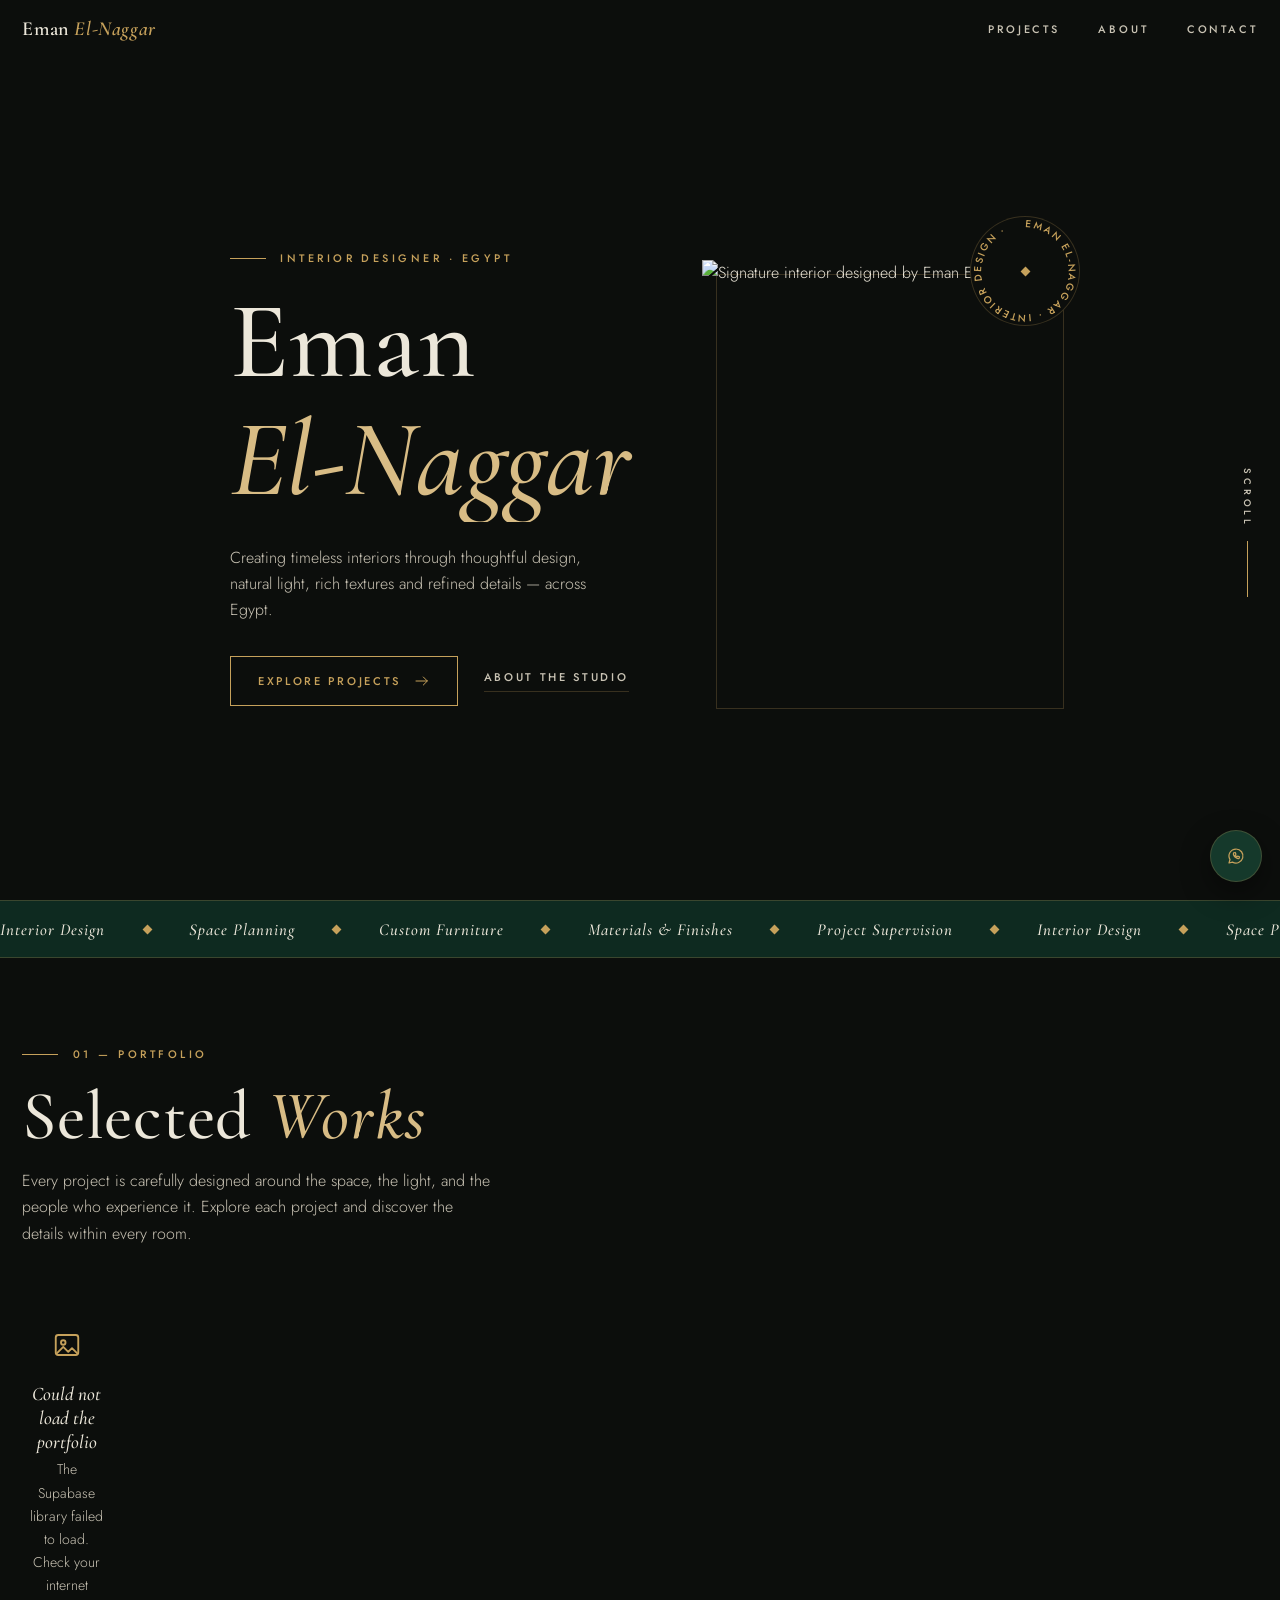
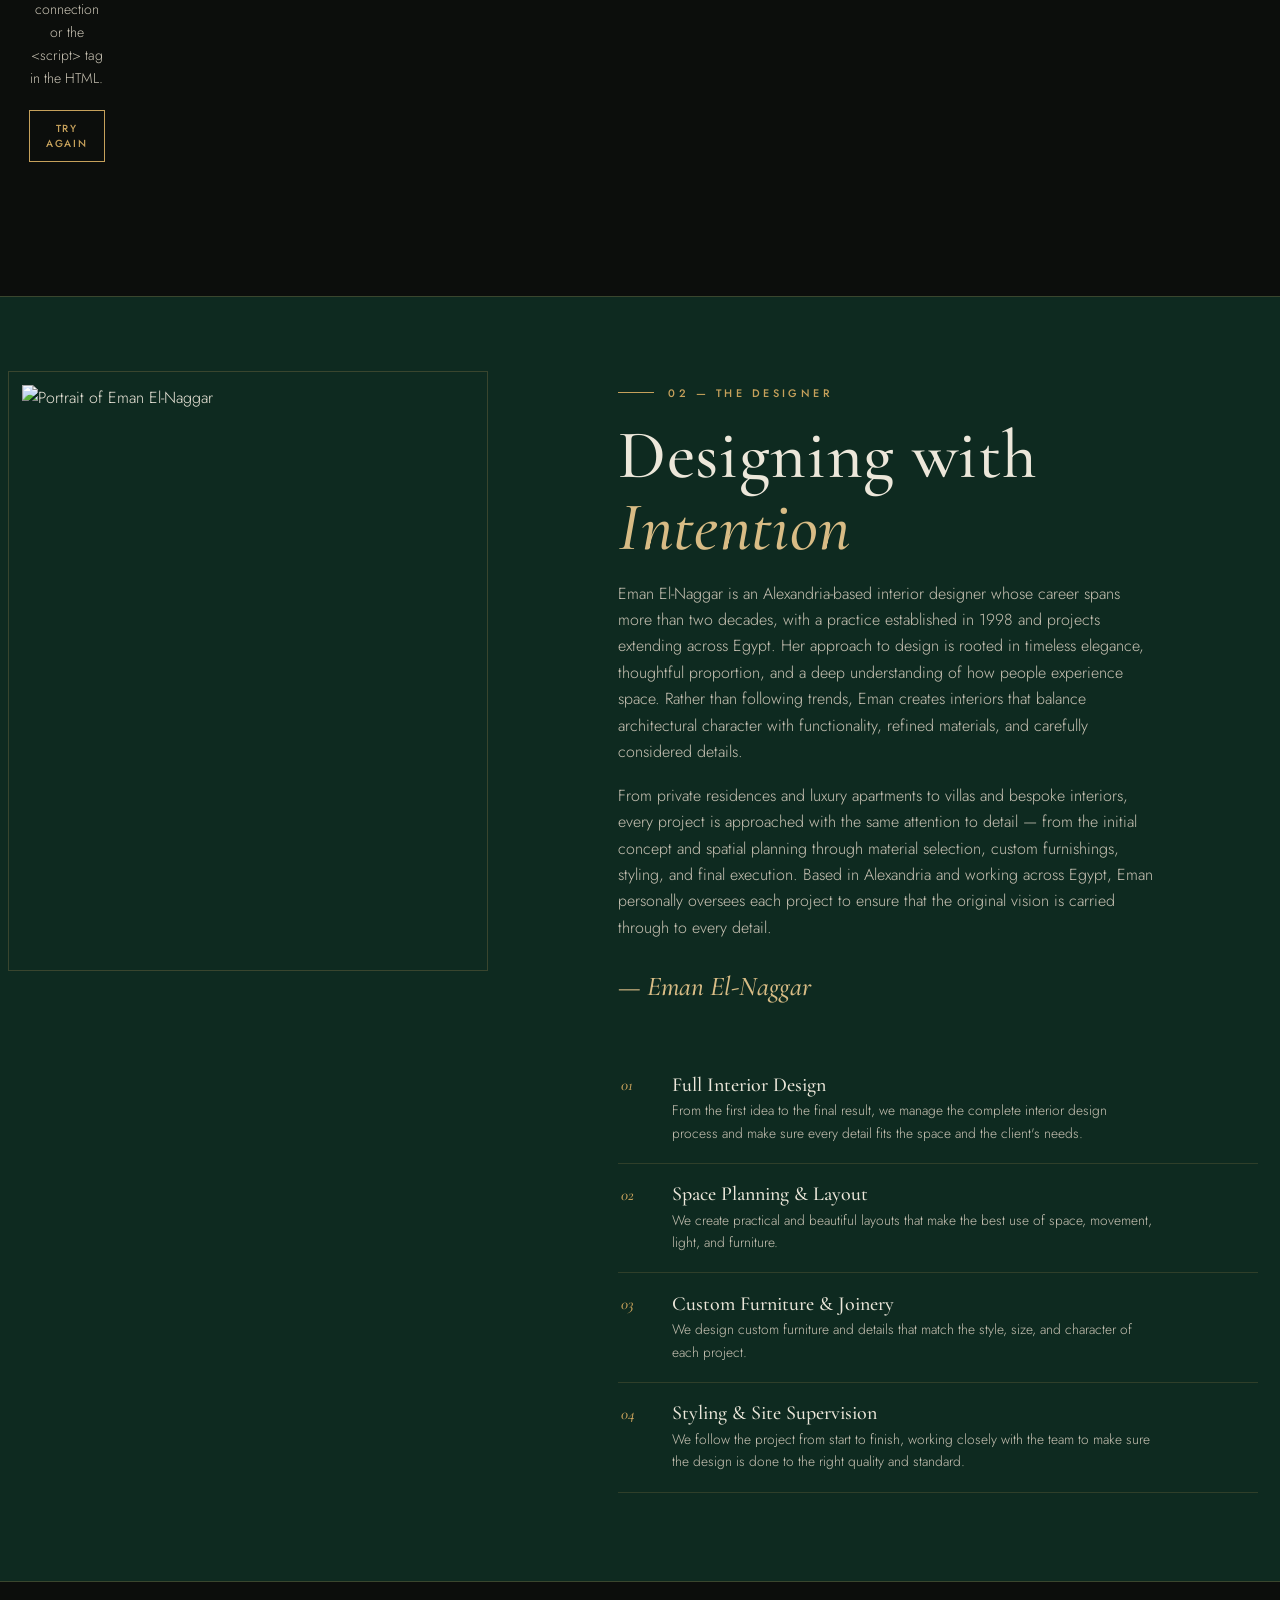
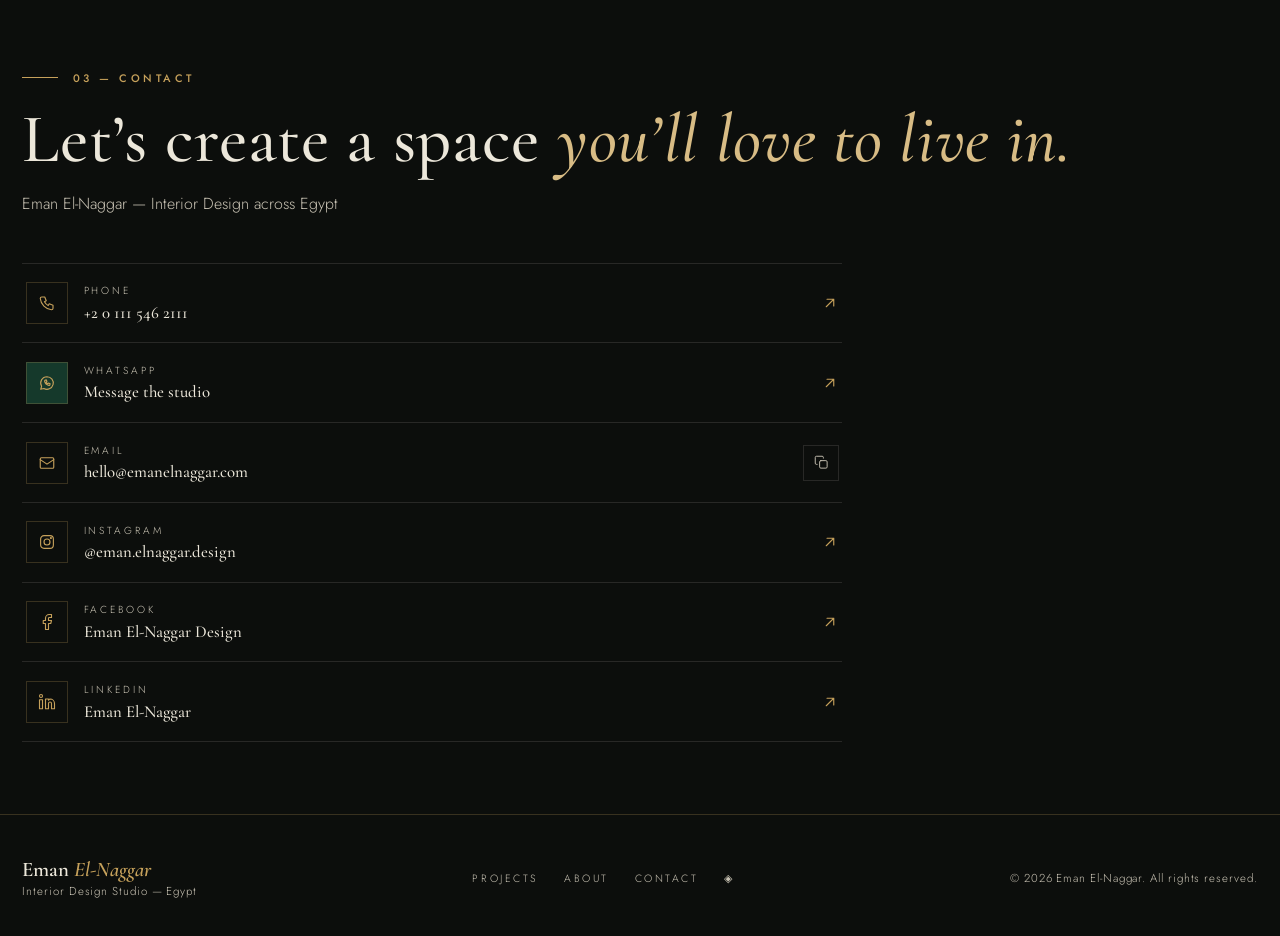
==== index.html @ f9ad1ec5 "Add files via upload" ====
<!-- ======================= index.html ======================= -->
<!DOCTYPE html>
<html lang="en">
<head>
<meta charset="UTF-8">
<meta name="viewport" content="width=device-width, initial-scale=1.0">
<meta name="theme-color" content="#0c0e0c">
<meta name="description" content="Eman El-Naggar — Alexandria-based interior designer with over 25 years of experience creating timeless residential and commercial interiors across Egypt.">
<title>Eman El-Naggar — Interior Designer</title>
<link rel="preconnect" href="https://fonts.googleapis.com">
<link rel="preconnect" href="https://fonts.gstatic.com" crossorigin>
<link href="https://fonts.googleapis.com/css2?family=Cormorant+Garamond:ital,wght@0,400;0,500;0,600;1,400;1,500&family=Jost:ital,wght@0,300;0,400;0,500;1,300&display=swap" rel="stylesheet">
<link rel="stylesheet" href="style.css">
</head>
<body data-page="public">

<!-- SVG icon sprite -->
<svg xmlns="http://www.w3.org/2000/svg" style="display:none" aria-hidden="true">
  <symbol id="i-arrow" viewBox="0 0 24 24"><path d="M3 12h17M14 6l6 6-6 6"/></symbol>
  <symbol id="i-left" viewBox="0 0 24 24"><path d="M21 12H4M10 6l-6 6 6 6"/></symbol>
  <symbol id="i-up" viewBox="0 0 24 24"><path d="M7 17L17 7M8 7h9v9"/></symbol>
  <symbol id="i-close" viewBox="0 0 24 24"><path d="M5 5l14 14M19 5L5 19"/></symbol>
  <symbol id="i-menu" viewBox="0 0 24 24"><path d="M3 9h18M3 15h18"/></symbol>
  <symbol id="i-plus" viewBox="0 0 24 24"><path d="M12 5v14M5 12h14"/></symbol>
  <symbol id="i-pin" viewBox="0 0 24 24"><path d="M12 21s-7-5.3-7-11a7 7 0 0 1 14 0c0 5.7-7 11-7 11z"/><circle cx="12" cy="10" r="2.6"/></symbol>
  <symbol id="i-cal" viewBox="0 0 24 24"><rect x="4" y="5" width="16" height="16" rx="1.5"/><path d="M4 10h16M8 3v4M16 3v4"/></symbol>
  <symbol id="i-img" viewBox="0 0 24 24"><rect x="3" y="4" width="18" height="16" rx="2"/><circle cx="9" cy="10" r="1.8"/><path d="M4 18.5l5-5 4 4 3-3 4 4"/></symbol>
  <symbol id="i-phone" viewBox="0 0 24 24"><path d="M5 4h4l2 5-2.4 1.4a12.5 12.5 0 0 0 5 5L15 13l5 2v4a2 2 0 0 1-2 2A17 17 0 0 1 3 6a2 2 0 0 1 2-2z"/></symbol>
  <symbol id="i-wa" viewBox="0 0 24 24"><path d="M12 3.6a8.4 8.4 0 0 0-7.2 12.7L3.6 20.4l4.2-1.1A8.4 8.4 0 1 0 12 3.6z"/><path d="M9.1 8.3c-.4.9-.4 2 .4 3.2a8.4 8.4 0 0 0 3 3c1.2.7 2.3.8 3.2.4l.5-2-2.2-.8-.9.9a6.6 6.6 0 0 1-2.1-2.1l.9-.9-.8-2.2-2 .5z"/></symbol>
  <symbol id="i-mail" viewBox="0 0 24 24"><rect x="3" y="5" width="18" height="14" rx="1.5"/><path d="M3 7.5l9 6 9-6"/></symbol>
  <symbol id="i-ig" viewBox="0 0 24 24"><rect x="3.5" y="3.5" width="17" height="17" rx="4.5"/><circle cx="12" cy="12" r="4"/><circle cx="17.2" cy="6.8" r=".7"/></symbol>
  <symbol id="i-fb" viewBox="0 0 24 24"><path d="M18 2h-3a5 5 0 0 0-5 5v3H7v4h3v8h4v-8h3l1-4h-4V7a1 1 0 0 1 1-1h3z"/></symbol>
  <symbol id="i-in" viewBox="0 0 24 24"><path d="M16 8a6 6 0 0 1 6 6v7h-4v-7a2 2 0 0 0-4 0v7h-4V8h4v1.5A6 6 0 0 1 16 8z"/><rect x="2" y="9" width="4" height="12"/><circle cx="4" cy="4" r="2"/></symbol>
  <symbol id="i-copy" viewBox="0 0 24 24"><rect x="9" y="9" width="12" height="12" rx="2"/><path d="M5 15H4a2 2 0 0 1-2-2V4a2 2 0 0 1 2-2h9a2 2 0 0 1 2 2v1"/></symbol>
  <symbol id="i-check" viewBox="0 0 24 24"><path d="M4.5 12.5l5 5L19.5 7"/></symbol>
  <symbol id="i-lock" viewBox="0 0 24 24"><rect x="5" y="11" width="14" height="9.5" rx="1.5"/><path d="M8 11V7.5a4 4 0 0 1 8 0V11M12 15v2.5"/></symbol>
</svg>

<!-- Header -->
<header class="header" id="header">
  <a class="brand" href="#top">Eman <i>El-Naggar</i></a>
  <nav class="nav">
    <a href="#projects">Projects</a>
    <a href="#about">About</a>
    <a href="#contact">Contact</a>
  </nav>
  <button class="burger" id="burger" aria-label="Open menu"><svg class="ic"><use href="#i-menu"/></svg></button>
</header>

<!-- Fullscreen menu (mobile) -->
<div class="menu" id="menu" aria-hidden="true">
  <button class="icon-btn menu-close" id="menuClose" aria-label="Close menu"><svg class="ic"><use href="#i-close"/></svg></button>
  <ul class="menu-list">
    <li style="--d:.15s"><a href="#projects" class="menu-link"><span>01</span>Projects</a></li>
    <li style="--d:.24s"><a href="#about" class="menu-link"><span>02</span>About</a></li>
    <li style="--d:.33s"><a href="#contact" class="menu-link"><span>03</span>Contact</a></li>
  </ul>
  <p class="menu-foot">· Egypt — <a href="https://wa.me/201115462111" target="_blank" rel="noopener">WhatsApp the studio</a></p>
</div>

<main>
  <!-- Hero -->
  <section class="hero" id="top">
    <div class="wrap hero-inner"> <!-- fixed: this tag was missing its closing ">" -->
      <div class="hero-copy">
        <p class="eyebrow rise" style="--d:.1s">Interior Designer · Egypt</p>
        <h1 class="hero-name">
          <span class="line"><span class="rise" style="--d:.22s">Eman</span></span>
          <span class="line"><span class="rise it" style="--d:.36s">El-Naggar</span></span>
        </h1>
        <p class="hero-sub rise" style="--d:.52s">
  Creating timeless interiors through thoughtful design, natural light, rich textures and refined details — across Egypt.
</p>
        <div class="hero-cta rise" style="--d:.64s">
          <a href="#projects" class="btn">Explore Projects <svg class="ic"><use href="#i-arrow"/></svg></a>
          <a href="#about" class="link-quiet">About the studio</a>
        </div>
      </div>
      <div class="hero-media rise" style="--d:.45s">
        <span class="frame" aria-hidden="true"></span>
        <img src="https://picsum.photos/seed/eman-hero/1000/1250.jpg" alt="Signature interior designed by Eman El-Naggar" onerror="imgErr(this)">
        <div class="badge" aria-hidden="true">
          <svg viewBox="0 0 108 108">
            <defs><path id="badge-circ" d="M54,14 a40,40 0 1,1 -0.01,0"/></defs>
            <text><textPath href="#badge-circ">EMAN EL-NAGGAR · INTERIOR DESIGN ·</textPath></text>
          </svg>
        </div>
      </div>
    </div>
    <span class="scroll-cue" aria-hidden="true">Scroll</span>
  </section>

  <!-- Marquee -->
  <div class="marquee" aria-hidden="true">
    <div class="marquee-track">
      <div class="marquee-group">
        <span>Interior Design</span><i class="diamond"></i>
        <span>Space Planning</span><i class="diamond"></i>
        <span>Custom Furniture</span><i class="diamond"></i>
        <span>Materials &amp; Finishes</span><i class="diamond"></i>
        <span>Project Supervision</span><i class="diamond"></i>
      </div>
      <div class="marquee-group">
        <span>Interior Design</span><i class="diamond"></i>
        <span>Space Planning</span><i class="diamond"></i>
        <span>Custom Furniture</span><i class="diamond"></i>
        <span>Materials &amp; Finishes</span><i class="diamond"></i>
        <span>Project Supervision</span><i class="diamond"></i>
      </div>
    </div>
  </div>

  <!-- Projects -->
  <section class="projects" id="projects">
    <div class="wrap">
      <header class="sec-head" data-reveal>
        <p class="eyebrow">01 — Portfolio</p>
        <h2 class="sec-title">Selected <em>Works</em></h2>
        <p class="sec-note">
  Every project is carefully designed around the space, the light, and the people who experience it. Explore each project and discover the details within every room.
</p>
      </header>
      <div class="works" id="worksGrid"></div>
    </div>
  </section>

  <!-- About -->
  <section class="about" id="about">
    <div class="wrap about-grid">
      <div class="about-media" data-reveal>
        <span class="frame" aria-hidden="true"></span>
        <img src="https://picsum.photos/seed/eman-portrait/1000/1250.jpg" alt="Portrait of Eman El-Naggar" loading="lazy" onerror="imgErr(this)">
      </div>
      <div class="about-txt" data-reveal style="transition-delay:.12s">
        <p class="eyebrow">02 — The Designer</p>
        <h2 class="sec-title">Designing with <em>Intention</em></h2>
        <p>Eman El-Naggar is an Alexandria-based interior designer whose career spans more than two decades, with a practice established in 1998 and projects extending across Egypt.
            Her approach to design is rooted in timeless elegance, thoughtful proportion, and a deep understanding of how people experience space. Rather than following trends, Eman creates interiors that balance architectural character with functionality, refined materials, and carefully considered details.</p>
        <p>From private residences and luxury apartments to villas and bespoke interiors, every project is approached with the same attention to detail — from the initial concept and spatial planning through material selection, custom furnishings, styling, and final execution.

Based in Alexandria and working across Egypt, Eman personally oversees each project to ensure that the original vision is carried through to every detail.</p>
        <p class="about-sign">— Eman El-Naggar</p>
        <div class="services">
          <div class="service"><span class="service-num">01</span><div><h3>Full Interior Design</h3><p>From the first idea to the final result, we manage the complete interior design process and make sure every detail fits the space and the client's needs.</p></div></div>
          <div class="service"><span class="service-num">02</span><div><h3>Space Planning &amp; Layout</h3><p>We create practical and beautiful layouts that make the best use of space, movement, light, and furniture.</p></div></div>
          <div class="service"><span class="service-num">03</span><div><h3>Custom Furniture &amp; Joinery</h3><p>We design custom furniture and details that match the style, size, and character of each project.</p></div></div>
          <div class="service"><span class="service-num">04</span><div><h3>Styling &amp; Site Supervision</h3><p>We follow the project from start to finish, working closely with the team to make sure the design is done to the right quality and standard.</p></div></div>
        </div>
      </div>
    </div>
  </section>

  <!-- Contact -->
  <section class="contact" id="contact">
    <div class="wrap">
      <header class="sec-head" data-reveal>
        <p class="eyebrow">03 — Contact</p>
        <h2 class="sec-title">Let’s create a space <em>you’ll love to live in.</em></h2>
<p class="sec-note">Eman El-Naggar — Interior Design across Egypt</p>

      </header>
      <div class="c-list" data-reveal>
        <a class="c-row" href="tel:+201001234567">
          <span class="c-ic"><svg class="ic"><use href="#i-phone"/></svg></span>
          <span class="c-main"><span class="c-name">Phone</span><span class="c-val">+2 0 111 546 2111</span></span>
          <svg class="ic"><use href="#i-up"/></svg>
        </a>
        <a class="c-row c-row--wa" href="https://wa.me/201115462111" target="_blank" rel="noopener">
          <span class="c-ic"><svg class="ic"><use href="#i-wa"/></svg></span>
          <span class="c-main"><span class="c-name">WhatsApp</span><span class="c-val">Message the studio</span></span>
          <svg class="ic"><use href="#i-up"/></svg>
        </a>
        <div class="c-row">
          <span class="c-ic"><svg class="ic"><use href="#i-mail"/></svg></span>
          <a class="c-main" href="mailto:hello@emanelnaggar.com"><span class="c-name">Email</span><span class="c-val">hello@emanelnaggar.com</span></a>
          <button class="c-copy" id="copyEmail" aria-label="Copy email address"><svg class="ic"><use href="#i-copy"/></svg></button>
        </div>
        <a class="c-row" href="https://www.instagram.com/elnagar6124?stkn=MWV6dzlkdGV3cG5ibA==" target="_blank" rel="noopener">
          <span class="c-ic"><svg class="ic"><use href="#i-ig"/></svg></span>
          <span class="c-main"><span class="c-name">Instagram</span><span class="c-val">@eman.elnaggar.design</span></span>
          <svg class="ic"><use href="#i-up"/></svg>
        </a>
        <a class="c-row" href="https://facebook.com/eman.elnagar.376043" target="_blank" rel="noopener">
          <span class="c-ic"><svg class="ic"><use href="#i-fb"/></svg></span>
          <span class="c-main"><span class="c-name">Facebook</span><span class="c-val">Eman El-Naggar Design</span></span>
          <svg class="ic"><use href="#i-up"/></svg>
        </a>
        <a class="c-row" href="https://www.linkedin.com/in/eman-el-naggar" target="_blank" rel="noopener">
          <span class="c-ic"><svg class="ic"><use href="#i-in"/></svg></span>
          <span class="c-main"><span class="c-name">LinkedIn</span><span class="c-val">Eman El-Naggar</span></span>
          <svg class="ic"><use href="#i-up"/></svg>
        </a>
      </div>
    </div>
  </section>
</main>

<footer class="footer">
  <div class="wrap foot">
    <div>
      <p class="foot-brand">Eman <i>El-Naggar</i></p>
      <p class="foot-legal">Interior Design Studio — Egypt</p>
    </div>
    <nav class="foot-nav">
      <a href="#projects">Projects</a>
      <a href="#about">About</a>
      <a href="#contact">Contact</a>
      <a href="admin.html">◈</a>
    </nav>
    <p class="foot-legal">© <span id="year"></span> Eman El-Naggar. All rights reserved.</p>
  </div>
</footer>

<!-- Floating WhatsApp -->
<a class="float" href="https://wa.me/201115462111" target="_blank" rel="noopener" aria-label="Chat on WhatsApp">
  <svg class="ic"><use href="#i-wa"/></svg>
</a>

<!-- Project detail overlay -->
<div class="detail" id="detail" role="dialog" aria-modal="true" aria-label="Project details">
  <div class="detail-bar">
    <span class="detail-idx" id="dIdx">01 / 05</span>
    <button class="icon-btn" id="dClose" aria-label="Close project"><svg class="ic"><use href="#i-close"/></svg></button>
  </div>
  <div class="detail-hero" id="dHero">
    <img id="dHeroImg" src="" alt="">
    <span class="detail-chip" id="dChip"><svg class="ic" style="width:14px;height:14px"><use href="#i-img"/></svg> View Gallery</span>
  </div>
  <div class="detail-body wrap">
    <p class="eyebrow">Project</p>
    <h2 class="detail-title" id="dName"></h2>
    <div class="detail-meta">
      <span class="meta-item"><svg class="ic"><use href="#i-pin"/></svg><span id="dLoc"></span></span>
      <span class="meta-item"><svg class="ic"><use href="#i-cal"/></svg><span id="dYear"></span></span>
      <span class="meta-item"><svg class="ic"><use href="#i-img"/></svg><span id="dCount"></span></span>
    </div>
    <p class="detail-desc" id="dDesc"></p>
    <div class="rooms">
      <p class="eyebrow rooms-head">Rooms &amp; Spaces</p>
      <div id="dRooms"></div>
    </div>
    <button class="next-proj" id="dNext">
      <span><span class="eyebrow">Next Project</span><span class="next-name" id="dNextName"></span></span>
      <svg class="ic"><use href="#i-arrow"/></svg>
    </button>
  </div>
</div>

<!-- Lightbox -->
<div class="lightbox" id="lightbox" role="dialog" aria-modal="true" aria-label="Image gallery">
  <div class="lb-top">
    <span class="lb-count" id="lbCount">01 / 04</span>
    <button class="icon-btn" id="lbClose" aria-label="Close gallery"><svg class="ic"><use href="#i-close"/></svg></button>
  </div>
  <div class="lb-stage" id="lbStage">
    <button class="lb-btn lb-prev" id="lbPrev" aria-label="Previous image"><svg class="ic"><use href="#i-left"/></svg></button>
    <img class="lb-img" id="lbImg" src="" alt="Project image">
    <button class="lb-btn lb-next" id="lbNext" aria-label="Next image"><svg class="ic"><use href="#i-arrow"/></svg></button>
  </div>
  <p class="lb-cap" id="lbCap"></p>
</div>

<div class="toast" id="toast"><svg class="ic"><use href="#i-check"/></svg><span></span></div>

<script src="https://cdn.jsdelivr.net/npm/@supabase/supabase-js@2/dist/umd/supabase.js"></script>
<script src="supabase-config.js"></script>
<script src="script.js"></script>
</body>
</html>
---- style.css ----
/* ======================= style.css ======================= */

:root{
  --black:#0c0e0c;
  --black-2:#111411;
  --green:#0e2a20;
  --green-2:#15392b;
  --green-3:#1d4a38;
  --gold:#c6a15b;
  --gold-soft:#d8bc85;
  --cream:#ece7da;
  --body:#c9c3b4;
  --line:rgba(198,161,91,.24);
  --line-soft:rgba(236,231,218,.12);
  --serif:'Cormorant Garamond',Georgia,serif;
  --sans:'Jost',Verdana,sans-serif;
  --ease:cubic-bezier(.22,.7,.25,1);
}

*{margin:0;padding:0;box-sizing:border-box}
html{scroll-behavior:smooth}
body{background:var(--black);color:var(--cream);font:300 1rem/1.65 var(--sans);-webkit-font-smoothing:antialiased;overflow-x:hidden}
body.locked{overflow:hidden}
img{display:block;max-width:100%}
a{color:inherit;text-decoration:none}
button{font:inherit;color:inherit;background:none;border:0;cursor:pointer}
::selection{background:var(--gold);color:var(--black)}
[hidden]{display:none!important}
section[id]{scroll-margin-top:72px}

svg.ic{width:20px;height:20px;fill:none;stroke:currentColor;stroke-width:1.5;stroke-linecap:round;stroke-linejoin:round;flex:none}

.wrap{max-width:1280px;margin:0 auto;padding-left:1.4rem;padding-right:1.4rem}

/* ---------- Typography helpers ---------- */
.eyebrow{display:flex;align-items:center;gap:.9rem;font:500 .68rem var(--sans);letter-spacing:.32em;text-transform:uppercase;color:var(--gold)}
.eyebrow::before{content:"";width:36px;height:1px;background:var(--gold);flex:none}
.sec-title{font:500 clamp(2.5rem,9vw,4.3rem)/1.05 var(--serif);letter-spacing:.01em;margin-top:1.1rem}
.sec-title em{font-style:italic;color:var(--gold-soft)}
.sec-head{margin-bottom:2.8rem}
.sec-note{max-width:52ch;color:var(--body);margin-top:1rem}

/* ---------- Buttons & links ---------- */
.btn{display:inline-flex;align-items:center;justify-content:center;gap:.8rem;padding:1rem 1.7rem;border:1px solid var(--gold);color:var(--gold);font:500 .7rem var(--sans);letter-spacing:.24em;text-transform:uppercase;cursor:pointer;transition:background .35s,color .35s}
.btn .ic{width:16px;height:16px;transition:transform .35s var(--ease)}
.btn:hover{background:var(--gold);color:var(--black)}
.btn:hover .ic{transform:translateX(4px)}
.btn--sm{padding:.62rem 1rem;letter-spacing:.18em;font-size:.64rem}
.btn--sm .ic{width:13px;height:13px}
.btn--ghost{border-color:var(--line-soft);color:var(--body)}
.btn--ghost:hover{background:transparent;border-color:var(--gold);color:var(--gold)}
.link-quiet{font:500 .7rem var(--sans);letter-spacing:.24em;text-transform:uppercase;color:var(--body);border-bottom:1px solid var(--line);padding-bottom:.35rem;transition:color .3s,border-color .3s}
.link-quiet:hover{color:var(--gold);border-color:var(--gold)}
.icon-btn{width:44px;height:44px;display:grid;place-items:center;border:1px solid var(--line);color:var(--gold);transition:background .3s,color .3s}
.icon-btn:hover{background:var(--gold);color:var(--black)}
.icon-btn .ic{width:18px;height:18px}

/* ---------- Motion ---------- */
@keyframes rise{from{opacity:0;transform:translateY(32px)}to{opacity:1;transform:none}}
.rise{opacity:0;transform:translateY(32px);animation:rise 1s var(--d,0s) var(--ease) forwards}
[data-reveal]{opacity:0;transform:translateY(26px);transition:opacity .8s ease,transform .8s var(--ease)}
[data-reveal].in{opacity:1;transform:none}

/* ---------- Header ---------- */
.header{position:fixed;inset:0 0 auto 0;z-index:60;display:flex;align-items:center;justify-content:space-between;padding:1rem 1.4rem;border-bottom:1px solid transparent;transition:background .4s,border-color .4s,backdrop-filter .4s}
.header.scrolled{background:rgba(12,14,12,.9);backdrop-filter:blur(12px);border-color:var(--line-soft)}
.brand{font:600 1.25rem var(--serif);letter-spacing:.03em}
.brand i{font-style:italic;color:var(--gold)}
.nav{display:none;gap:2.4rem}
.nav a{font:500 .68rem var(--sans);letter-spacing:.26em;text-transform:uppercase;color:var(--body);position:relative;padding:.3rem 0;transition:color .3s}
.nav a::after{content:"";position:absolute;left:0;bottom:0;width:0;height:1px;background:var(--gold);transition:width .35s var(--ease)}
.nav a:hover{color:var(--cream)}
.nav a:hover::after{width:100%}
.burger{width:44px;height:44px;display:grid;place-items:center;border:1px solid var(--line);color:var(--gold)}
@media(min-width:900px){.nav{display:flex}.burger{display:none}}

/* ---------- Fullscreen menu ---------- */
.menu{position:fixed;inset:0;z-index:70;background:var(--green);display:flex;flex-direction:column;justify-content:center;padding:2rem 1.6rem;clip-path:inset(0 0 100% 0);transition:clip-path .65s cubic-bezier(.75,0,.2,1);pointer-events:none}
.menu.open{clip-path:inset(0);pointer-events:auto}
.menu-close{position:absolute;top:1rem;right:1.4rem}
.menu-list{list-style:none;display:grid}
.menu-list a{display:flex;align-items:baseline;gap:1.1rem;font:500 2.6rem var(--serif);padding:.55rem .2rem;transition:color .3s}
.menu-list a span{font:500 .65rem var(--sans);letter-spacing:.3em;color:var(--gold)}
.menu-list a:hover{color:var(--gold-soft)}
.menu.open .menu-list a{animation:rise .7s var(--d,0s) var(--ease) both}
.menu-foot{margin-top:3rem;color:var(--body);font-size:.82rem;letter-spacing:.08em}
.menu-foot a{color:var(--gold-soft);border-bottom:1px solid var(--line);padding-bottom:.15rem}

/* ---------- Hero ---------- */
.hero{position:relative;padding:7.5rem 0 4.5rem}
.hero-inner{display:grid;gap:3rem}
.hero-name{font:500 clamp(3.1rem,14vw,6.8rem)/1 var(--serif);margin-top:1.3rem}
.hero-name .line{display:block;overflow:hidden;padding:0 .06em .08em 0}
.hero-name .line>span{display:block}
.hero-name .it{font-style:italic;color:var(--gold-soft)}
.hero-sub{max-width:44ch;color:var(--body);margin-top:1.4rem}
.hero-cta{display:flex;align-items:center;gap:1.6rem;margin-top:2rem;flex-wrap:wrap}
.hero-media{position:relative}
.hero-media img{position:relative;z-index:1;width:100%;aspect-ratio:4/5;object-fit:cover}
.frame{position:absolute;z-index:0;top:14px;left:14px;right:-14px;bottom:-14px;border:1px solid var(--line);pointer-events:none}
.badge{position:absolute;z-index:2;top:-42px;right:12px;width:98px;height:98px;color:var(--gold)}
.badge::before{content:"";position:absolute;inset:4px;border-radius:50%;background:var(--black);border:1px solid var(--line)}
.badge svg{position:relative;width:100%;height:100%;animation:spin 24s linear infinite}
.badge text{fill:var(--gold);font:500 9.3px var(--sans);letter-spacing:1.7px}
.badge::after{content:"";position:absolute;left:50%;top:50%;width:7px;height:7px;margin:-3.5px 0 0 -3.5px;background:var(--gold);transform:rotate(45deg)}
@keyframes spin{to{transform:rotate(360deg)}}
.scroll-cue{display:none;position:absolute;right:1.6rem;top:52%;writing-mode:vertical-rl;font:500 .6rem var(--sans);letter-spacing:.4em;text-transform:uppercase;color:var(--body);align-items:center;gap:.8rem}
.scroll-cue::after{content:"";width:1px;height:56px;background:var(--gold);animation:cue 2.2s var(--ease) infinite}
@keyframes cue{0%{transform:scaleY(0);transform-origin:top}45%{transform:scaleY(1);transform-origin:top}55%{transform:scaleY(1);transform-origin:bottom}100%{transform:scaleY(0);transform-origin:bottom}}
@media(min-width:960px){
  .hero{min-height:100svh;display:flex;align-items:center;padding:7rem 0 3.5rem}
  .hero-inner{grid-template-columns:1.08fr .92fr;gap:4rem;align-items:center}
  .badge{top:-48px;right:-34px;width:118px;height:118px}
  .scroll-cue{display:flex}
}

/* ---------- Marquee ---------- */
.marquee{background:var(--green);border-top:1px solid var(--line);border-bottom:1px solid var(--line);overflow:hidden;padding:1.1rem 0}
.marquee-track{display:flex;width:max-content;animation:marquee 28s linear infinite}
.marquee-group{display:flex;align-items:center;gap:2.4rem;padding-right:2.4rem;white-space:nowrap;font:italic 500 1.05rem var(--serif);color:var(--cream);letter-spacing:.06em}
.diamond{width:7px;height:7px;background:var(--gold);transform:rotate(45deg);flex:none}
@keyframes marquee{to{transform:translateX(-50%)}}

/* ---------- Projects ---------- */
.projects{padding:5.5rem 0 6rem}
.works{display:grid;gap:3rem}
.card{cursor:pointer;outline:none}
.card-media{position:relative;overflow:hidden;aspect-ratio:4/5;background:var(--black-2)}
.card-media img{width:100%;height:100%;object-fit:cover;transition:transform 1s var(--ease);filter:saturate(.9) contrast(1.02)}
.card:hover .card-media img,.card:focus-visible .card-media img{transform:scale(1.05)}
.card-num{position:absolute;top:.9rem;left:1rem;z-index:2;font:italic 500 1.05rem var(--serif);color:var(--gold-soft);letter-spacing:.12em}
.card-view{position:absolute;right:.9rem;bottom:.9rem;z-index:2;width:44px;height:44px;display:grid;place-items:center;background:rgba(12,14,12,.65);border:1px solid var(--line);color:var(--gold);opacity:0;transform:translateY(8px);transition:opacity .4s,transform .4s var(--ease)}
.card-view .ic{width:16px;height:16px}
.card:hover .card-view,.card:focus-visible .card-view{opacity:1;transform:none}
@media(hover:none){.card-view{opacity:1;transform:none}}
.card-info{display:flex;justify-content:space-between;align-items:baseline;gap:1rem;border-bottom:1px solid var(--line);padding:1rem .1rem 1.1rem;transition:border-color .35s}
.card:hover .card-info,.card:focus-visible .card-info{border-color:var(--gold)}
.card-name{font:500 1.45rem/1.2 var(--serif)}
.card-loc{font-size:.76rem;letter-spacing:.16em;text-transform:uppercase;color:var(--body);margin-top:.3rem}
.card-year{font:italic 500 .95rem var(--serif);color:var(--gold-soft)}
@media(min-width:900px){
  .works{grid-template-columns:repeat(12,1fr);column-gap:2.5rem;row-gap:4.5rem}
  .card{grid-column:1/8}
  .card:nth-child(even){grid-column:6/13;margin-top:6.5rem}
  .card-media{aspect-ratio:4/3}
}

/* ---------- Project detail overlay ---------- */
.detail{position:fixed;inset:0;z-index:80;background:var(--black);overflow-y:auto;overscroll-behavior:contain;opacity:0;visibility:hidden;transform:translateY(3%);transition:opacity .45s var(--ease),transform .45s var(--ease),visibility 0s .45s}
.detail.open{opacity:1;visibility:visible;transform:none;transition:opacity .45s var(--ease),transform .45s var(--ease)}
.detail-bar{position:sticky;top:0;z-index:5;display:flex;align-items:center;justify-content:space-between;padding:.85rem 1.4rem;background:rgba(12,14,12,.9);backdrop-filter:blur(10px);border-bottom:1px solid var(--line-soft)}
.detail-idx{font:italic 500 .95rem var(--serif);color:var(--gold-soft);letter-spacing:.18em}
.detail-hero{position:relative;cursor:zoom-in;background:var(--black-2)}
.detail-hero img{width:100%;aspect-ratio:4/3;object-fit:cover}
.detail-chip{position:absolute;right:1rem;bottom:1rem;display:inline-flex;align-items:center;gap:.6rem;padding:.6rem 1rem;background:rgba(12,14,12,.7);border:1px solid var(--line);color:var(--gold-soft);font:500 .62rem var(--sans);letter-spacing:.26em;text-transform:uppercase;backdrop-filter:blur(6px)}
.detail-body{padding:2.4rem 1.4rem 3.5rem;max-width:1280px;margin:0 auto}
.detail-title{font:500 clamp(2.4rem,8.5vw,4.4rem)/1.05 var(--serif);margin-top:1rem}
.detail-meta{display:flex;flex-wrap:wrap;gap:1.6rem 2rem;margin-top:1.4rem;padding-bottom:1.6rem;border-bottom:1px solid var(--line-soft)}
.meta-item{display:flex;align-items:center;gap:.55rem;font-size:.76rem;letter-spacing:.16em;text-transform:uppercase;color:var(--body)}
.meta-item .ic{width:16px;height:16px;color:var(--gold)}
.detail-desc{margin-top:1.8rem;max-width:62ch;color:var(--body);font-size:1.02rem}
.rooms{margin-top:3rem}
.rooms-head{margin-bottom:.6rem}
.room{width:100%;display:flex;align-items:center;gap:1.1rem;padding:1.05rem .2rem;border-bottom:1px solid var(--line-soft);text-align:left;transition:background .3s,padding .3s}
.room:hover{background:rgba(21,57,43,.45);padding-left:.8rem}
.room-num{font:italic 500 1.05rem var(--serif);color:var(--gold);width:2rem;flex:none}
.room-thumb{width:76px;height:58px;object-fit:cover;border:1px solid var(--line);flex:none}
.room-name{flex:1;font:500 1.15rem var(--serif)}
.room .ic{width:18px;height:18px;color:var(--gold)}
.rooms-empty{color:var(--body);padding:1.4rem .2rem;border-bottom:1px solid var(--line-soft);font:italic 400 1.05rem var(--serif)}
.next-proj{width:100%;margin-top:3.2rem;padding-top:1.8rem;border-top:1px solid var(--line);display:flex;align-items:center;justify-content:space-between;gap:1rem;text-align:left}
.next-name{display:block;font:500 clamp(1.6rem,6vw,2.6rem) var(--serif);margin-top:.5rem;transition:color .3s}
.next-proj:hover .next-name{color:var(--gold-soft)}
.next-proj .ic{width:26px;height:26px;color:var(--gold);transition:transform .35s var(--ease)}
.next-proj:hover .ic{transform:translateX(6px)}
@media(min-width:900px){.detail-hero img{aspect-ratio:21/10;max-height:72vh}.detail-body{padding-left:3rem;padding-right:3rem}}

/* ---------- Lightbox ---------- */
.lightbox{position:fixed;inset:0;z-index:90;background:rgba(9,11,9,.97);display:flex;flex-direction:column;opacity:0;visibility:hidden;transition:opacity .35s,visibility 0s .35s}
.lightbox.open{opacity:1;visibility:visible;transition:opacity .35s}
.lb-top{display:flex;align-items:center;justify-content:space-between;padding:.9rem 1.2rem;border-bottom:1px solid var(--line-soft)}
.lb-count{font:italic 500 .95rem var(--serif);color:var(--gold-soft);letter-spacing:.2em}
.lb-stage{flex:1;position:relative;display:grid;place-items:center;padding:1.2rem 3.6rem;overflow:hidden}
.lb-img{max-width:100%;max-height:68vh;object-fit:contain;border:1px solid var(--line-soft);transition:opacity .3s,transform .3s}
.lb-img.fade{opacity:0;transform:scale(.985)}
.lb-cap{text-align:center;padding:.4rem 1.2rem 1.5rem;font:500 .68rem var(--sans);letter-spacing:.32em;text-transform:uppercase;color:var(--body);min-height:2.4rem}
.lb-btn{position:absolute;top:50%;transform:translateY(-50%);z-index:2;width:44px;height:44px;display:grid;place-items:center;background:rgba(12,14,12,.6);border:1px solid var(--line);color:var(--gold);transition:background .3s,color .3s}
.lb-btn:hover{background:var(--gold);color:var(--black)}
.lb-btn .ic{width:18px;height:18px}
.lb-prev{left:.7rem}
.lb-next{right:.7rem}

/* ---------- About ---------- */
.about{background:var(--green);border-top:1px solid var(--line);border-bottom:1px solid var(--line);padding:5.5rem 0}
.about-grid{display:grid;gap:2.8rem}
.about-media{position:relative;max-width:480px}
.about-media .frame{top:-14px;left:-14px;right:14px;bottom:14px}
.about-media img{position:relative;z-index:1;width:100%;aspect-ratio:4/5;object-fit:cover}
.about-txt p:not(.eyebrow):not(.about-sign){color:var(--body);margin-top:1.1rem;max-width:60ch}
.about-sign{font:italic 500 1.7rem var(--serif)!important;color:var(--gold-soft)!important;margin-top:1.8rem!important}
.services{margin-top:3.2rem}
.service{display:flex;gap:1.2rem;padding:1.15rem .2rem;border-bottom:1px solid rgba(198,161,91,.18)}
.service-num{font:italic 500 1rem var(--serif);color:var(--gold);width:2rem;flex:none;padding-top:.15rem}
.service h3{font:500 1.25rem var(--serif)}
.service p{font-size:.86rem!important;margin-top:.15rem!important}
@media(min-width:960px){
  .about-grid{grid-template-columns:.9fr 1.1fr;gap:4.5rem;align-items:start}
  .about-media{position:sticky;top:6.5rem}
}

/* ---------- Contact ---------- */
.contact{padding:5.5rem 0 4.5rem}
.c-list{max-width:820px;margin-top:2.6rem;border-top:1px solid var(--line-soft)}
.c-row{display:flex;align-items:center;gap:1rem;padding:1.15rem .2rem;border-bottom:1px solid var(--line-soft);transition:background .3s,padding .3s}
.c-row:hover{background:rgba(21,57,43,.4);padding-left:.7rem}
.c-ic{width:42px;height:42px;flex:none;display:grid;place-items:center;border:1px solid var(--line);color:var(--gold)}
.c-ic .ic{width:18px;height:18px}
.c-row--wa .c-ic{background:var(--green-2)}
.c-main{flex:1;min-width:0;display:block}
.c-name{display:block;font-size:.64rem;letter-spacing:.28em;text-transform:uppercase;color:var(--body)}
.c-val{display:block;font:500 1.05rem var(--serif);color:var(--cream);margin-top:.1rem;overflow:hidden;text-overflow:ellipsis;white-space:nowrap}
.c-row>.ic{width:18px;height:18px;color:var(--gold);margin-left:auto}
.c-copy{width:36px;height:36px;flex:none;display:grid;place-items:center;border:1px solid var(--line-soft);color:var(--body);transition:color .3s,border-color .3s}
.c-copy:hover{color:var(--gold);border-color:var(--gold)}
.c-copy .ic{width:15px;height:15px}

/* ---------- Footer ---------- */
.footer{border-top:1px solid var(--line);padding:2.6rem 0 2.2rem}
.foot{display:flex;flex-direction:column;gap:1.5rem}
.foot-brand{font:600 1.3rem var(--serif)}
.foot-brand i{font-style:italic;color:var(--gold)}
.foot-nav{display:flex;flex-wrap:wrap;gap:1.6rem;font-size:.66rem;letter-spacing:.24em;text-transform:uppercase;color:var(--body)}
.foot-nav a{transition:color .3s}
.foot-nav a:hover{color:var(--gold)}
.foot-legal{font-size:.72rem;color:var(--body);letter-spacing:.08em}
@media(min-width:820px){.foot{flex-direction:row;justify-content:space-between;align-items:center}}

/* ---------- Floating WhatsApp ---------- */
.float{position:fixed;right:1.1rem;bottom:1.1rem;z-index:50;width:52px;height:52px;border-radius:50%;background:var(--green-2);border:1px solid var(--line);display:grid;place-items:center;color:var(--gold);box-shadow:0 10px 30px rgba(0,0,0,.45);transition:background .35s,color .35s}
.float:hover{background:var(--gold);color:var(--black)}

/* ---------- Toast ---------- */
.toast{position:fixed;left:50%;bottom:1.4rem;transform:translate(-50%,20px);display:flex;align-items:center;gap:.6rem;background:var(--green);border:1px solid var(--line);color:var(--cream);padding:.8rem 1.4rem;font-size:.8rem;letter-spacing:.08em;opacity:0;transition:opacity .35s,transform .35s;z-index:120;pointer-events:none;max-width:90vw}
.toast .ic{width:15px;height:15px;color:var(--gold)}
.toast.show{opacity:1;transform:translate(-50%,0)}

/* ---------- Empty state ---------- */
.empty{padding:2.4rem .4rem;text-align:center;color:var(--body)}
.empty .ic{width:30px;height:30px;color:var(--gold);margin:0 auto .8rem}
.empty em{display:block;font:italic 500 1.2rem var(--serif);color:var(--cream);margin-bottom:.3rem}
.empty p{font-size:.88rem}
.empty .btn{margin-top:1.2rem}

/* =========================================================
   ADMIN
   ========================================================= */
.admin-top{position:fixed;inset:0 0 auto 0;z-index:60;display:flex;align-items:center;justify-content:space-between;padding:.85rem 1.4rem;background:rgba(12,14,12,.92);backdrop-filter:blur(10px);border-bottom:1px solid var(--line-soft)}
.top-left{display:flex;align-items:center}
.admin-tag{font:500 .56rem var(--sans);letter-spacing:.3em;text-transform:uppercase;color:var(--gold);border:1px solid var(--line);padding:.3rem .55rem;margin-left:.8rem}
.top-actions{display:flex;align-items:center;gap:.7rem}

.admin-wrap{max-width:1200px;margin:0 auto;padding:5.6rem 1.4rem 4rem}
.toolbar{display:flex;flex-wrap:wrap;align-items:flex-end;justify-content:space-between;gap:1.2rem;margin-bottom:2rem;padding-bottom:1.4rem;border-bottom:1px solid var(--line)}
.toolbar h1{font:500 clamp(1.9rem,6vw,2.8rem) var(--serif)}
.toolbar .stat{color:var(--body);font-size:.78rem;letter-spacing:.14em;text-transform:uppercase;margin-top:.35rem}
.toolbar-actions{display:flex;flex-wrap:wrap;gap:.6rem}

.admin-grid{display:grid;gap:2rem}
@media(min-width:980px){
  .admin-grid{grid-template-columns:430px 1fr;align-items:start}
  .form-panel{position:sticky;top:5.4rem}
}

.panel{border:1px solid var(--line-soft);background:var(--black-2);padding:1.6rem}
.panel h2{font:500 1.5rem var(--serif);margin-bottom:1.4rem;padding-bottom:.9rem;border-bottom:1px solid var(--line-soft)}

.field{margin-bottom:1.15rem}
.field label{display:block;font:500 .62rem var(--sans);letter-spacing:.26em;text-transform:uppercase;color:var(--gold);margin-bottom:.45rem}
.field input,.field textarea{width:100%;background:rgba(236,231,218,.03);border:1px solid var(--line-soft);color:var(--cream);padding:.72rem .85rem;font:300 .95rem var(--sans);transition:border-color .3s}
.field input:focus,.field textarea:focus{outline:none;border-color:var(--gold)}
.field textarea{min-height:110px;resize:vertical}
.field .err{display:none;color:#d68a72;font-size:.78rem;margin-top:.35rem;letter-spacing:.05em}
.field.invalid input{border-color:#b3563e}
.field.invalid .err{display:block}
.f-row{display:grid;grid-template-columns:1fr 1fr;gap:1rem}
.field-hint{font-size:.74rem;color:var(--body);letter-spacing:.05em;margin:-.35rem 0 .85rem}

/* ---------- Admin: cover picker ---------- */
.cover-box{border:1px solid var(--line-soft);background:rgba(236,231,218,.02);margin-bottom:.65rem;display:grid;place-items:center;min-height:110px;overflow:hidden}
.cover-prev{display:block;width:100%;height:200px;object-fit:cover}
.cover-empty{padding:1.6rem 1rem;color:var(--body);font:italic 400 .95rem var(--serif)}
.cover-actions{display:flex;gap:.6rem;margin-bottom:.65rem;flex-wrap:wrap}

/* ---------- Admin: rooms & photo grid ---------- */
.room-edit{border:1px solid var(--line-soft);background:rgba(236,231,218,.015);padding:.85rem .85rem .95rem;margin-bottom:.8rem}
.room-edit-head{display:flex;align-items:center;gap:.6rem}
.room-edit-head input{flex:1;min-width:0;background:rgba(236,231,218,.03);border:1px solid var(--line-soft);color:var(--cream);padding:.6rem .7rem;font:300 .9rem var(--sans);transition:border-color .3s}
.room-edit-head input:focus{outline:none;border-color:var(--gold)}
.room-tools{display:flex;gap:.35rem;flex:none}
.room-tools .ibtn{width:32px;height:32px}
.room-tools .ibtn .ic{width:13px;height:13px}

.photo-grid{display:grid;grid-template-columns:repeat(auto-fill,minmax(96px,1fr));gap:.6rem;margin-top:.85rem}
.ph{position:relative;margin:0;aspect-ratio:1/1;border:1px solid var(--line-soft);background:var(--black);overflow:hidden}
.ph img{width:100%;height:100%;object-fit:cover;display:block}
.ph-badge{position:absolute;left:6px;top:6px;z-index:2;background:var(--gold);color:var(--black);font:500 .52rem var(--sans);letter-spacing:.16em;text-transform:uppercase;padding:.16rem .4rem}
.ph-rm{position:absolute;right:5px;top:5px;z-index:2;width:24px;height:24px;display:grid;place-items:center;background:rgba(12,14,12,.78);border:1px solid var(--line-soft);color:var(--cream);transition:color .25s,border-color .25s}
.ph-rm:hover{color:#d68a72;border-color:#d68a72}
.ph-rm .ic{width:11px;height:11px}
.ph-move{position:absolute;bottom:5px;z-index:2;width:24px;height:24px;display:grid;place-items:center;background:rgba(12,14,12,.78);border:1px solid var(--line-soft);color:var(--body);transition:color .25s,border-color .25s}
.ph-move:hover{color:var(--gold);border-color:var(--gold)}
.ph-move .ic{width:11px;height:11px}
.ph-left{left:5px}
.ph-right{right:5px}
.ph-add{aspect-ratio:1/1;width:100%;display:grid;place-content:center;justify-items:center;gap:.35rem;border:1px dashed var(--line);background:transparent;color:var(--gold);font:500 .56rem var(--sans);letter-spacing:.18em;text-transform:uppercase;cursor:pointer;transition:border-color .3s,color .3s}
.ph-add:hover{border-color:var(--gold);color:var(--gold-soft)}
.ph-add .ic{width:16px;height:16px}
.room-add-row{display:flex;gap:.6rem;margin-top:.75rem;flex-wrap:wrap}

/* ---------- Admin: publish toggle & save progress ---------- */
.check{display:flex;align-items:center;gap:.7rem;cursor:pointer;font:300 .92rem var(--sans);letter-spacing:.04em;color:var(--cream);margin-bottom:1.15rem}
.check input{width:17px;height:17px;accent-color:var(--gold);flex:none}
.save-progress{margin-top:1.1rem}
.save-progress .bar{height:4px;background:rgba(236,231,218,.12);overflow:hidden}
.save-progress .bar span{display:block;height:100%;width:0;background:var(--gold);transition:width .25s var(--ease)}
.save-progress p{margin-top:.55rem;font-size:.68rem;letter-spacing:.18em;text-transform:uppercase;color:var(--body)}
.draft-badge{display:inline-block;vertical-align:middle;margin-left:.55rem;font:500 .52rem var(--sans);letter-spacing:.22em;text-transform:uppercase;color:var(--gold);border:1px solid var(--line);padding:.18rem .45rem}

/* ---------- Loading spinner ---------- */
.spinner{display:inline-block;width:22px;height:22px;border:2px solid var(--line);border-top-color:var(--gold);border-radius:50%;animation:spin 1s linear infinite;margin-bottom:.9rem}
.load-state{display:flex;flex-direction:column;align-items:center}
.room-count{font:italic 500 .8rem var(--serif);color:var(--gold-soft)}

.form-actions{display:flex;gap:.8rem;margin-top:1.5rem;flex-wrap:wrap}
.form-actions [hidden]{display:none}

.list-row{display:flex;align-items:center;gap:1rem;padding:.9rem 0;border-bottom:1px solid var(--line-soft)}
.list-row .thumb{width:84px;height:64px;object-fit:cover;border:1px solid var(--line);flex:none}
.list-main{flex:1;min-width:0}
.list-name{font:500 1.15rem var(--serif);white-space:nowrap;overflow:hidden;text-overflow:ellipsis}
.list-meta{font-size:.7rem;letter-spacing:.16em;text-transform:uppercase;color:var(--body);margin-top:.15rem}
.list-actions{display:flex;gap:.5rem;flex:none}
.ibtn{width:38px;height:38px;display:grid;place-items:center;border:1px solid var(--line-soft);color:var(--body);transition:color .3s,border-color .3s,background .3s}
.ibtn:hover{color:var(--gold);border-color:var(--gold)}
.ibtn.danger:hover{color:#d68a72;border-color:#d68a72}
.ibtn .ic{width:16px;height:16px}
.admin-note{margin-top:2.2rem;font-size:.82rem;color:var(--body);border-left:2px solid var(--gold);padding-left:1rem;max-width:62ch}
.admin-note b{color:var(--gold-soft);font-weight:500}

/* ---------- Gate ---------- */
.gate{position:fixed;inset:0;z-index:100;background:var(--black);display:grid;place-items:center;padding:1.4rem;transition:opacity .4s,visibility .4s}
.gate.off{opacity:0;visibility:hidden;pointer-events:none}
.gate-box{width:100%;max-width:370px;border:1px solid var(--line);padding:2.2rem 1.8rem;background:var(--black-2)}
.gate-box>.ic{width:26px;height:26px;color:var(--gold);margin-bottom:1rem}
.gate-box h1{font:500 1.9rem var(--serif)}
.gate-box>p{color:var(--body);font-size:.88rem;margin:.4rem 0 1.5rem}
.gate-btn{width:100%}
.gate-err{display:none;color:#d68a72;font-size:.8rem;margin-top:.7rem;letter-spacing:.05em}
.gate-box.shake{animation:shake .4s}
@keyframes shake{20%,60%{transform:translateX(-7px)}40%,80%{transform:translateX(7px)}}
.gate-hint{margin-top:1.3rem;font-size:.72rem;color:var(--body);letter-spacing:.06em;border-top:1px solid var(--line-soft);padding-top:1rem}
.gate-hint b{color:var(--gold-soft);font-weight:500}

/* ---------- Confirm modal ---------- */
.modal{position:fixed;inset:0;z-index:110;display:grid;place-items:center;padding:1.4rem;background:rgba(9,11,9,.82);opacity:0;visibility:hidden;transition:opacity .3s,visibility .3s}
.modal.open{opacity:1;visibility:visible}
.modal-box{width:100%;max-width:400px;background:var(--black-2);border:1px solid var(--line);padding:1.8rem;transform:translateY(12px);transition:transform .3s var(--ease)}
.modal.open .modal-box{transform:none}
.modal-box h3{font:500 1.5rem var(--serif)}
.modal-box p{color:var(--body);margin:.6rem 0 1.5rem;font-size:.92rem}
.modal-actions{display:flex;gap:.8rem;justify-content:flex-end}
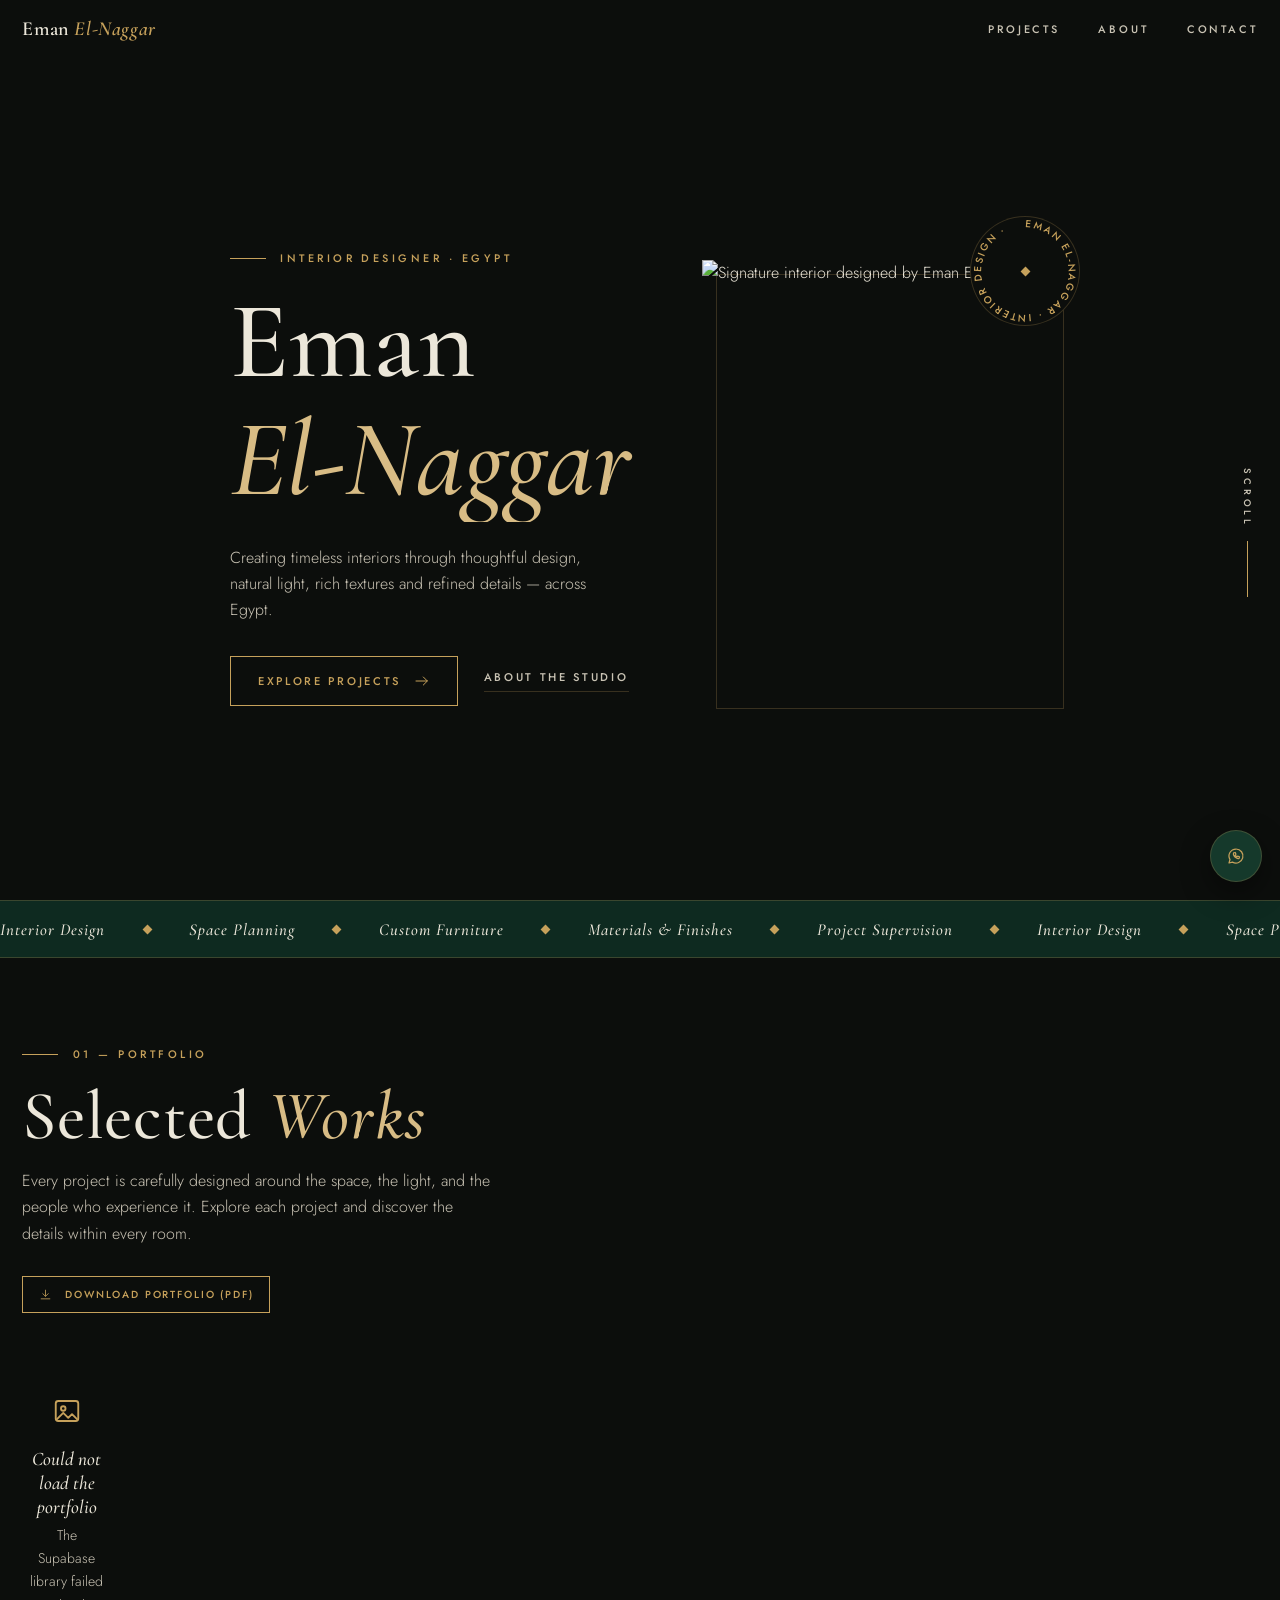
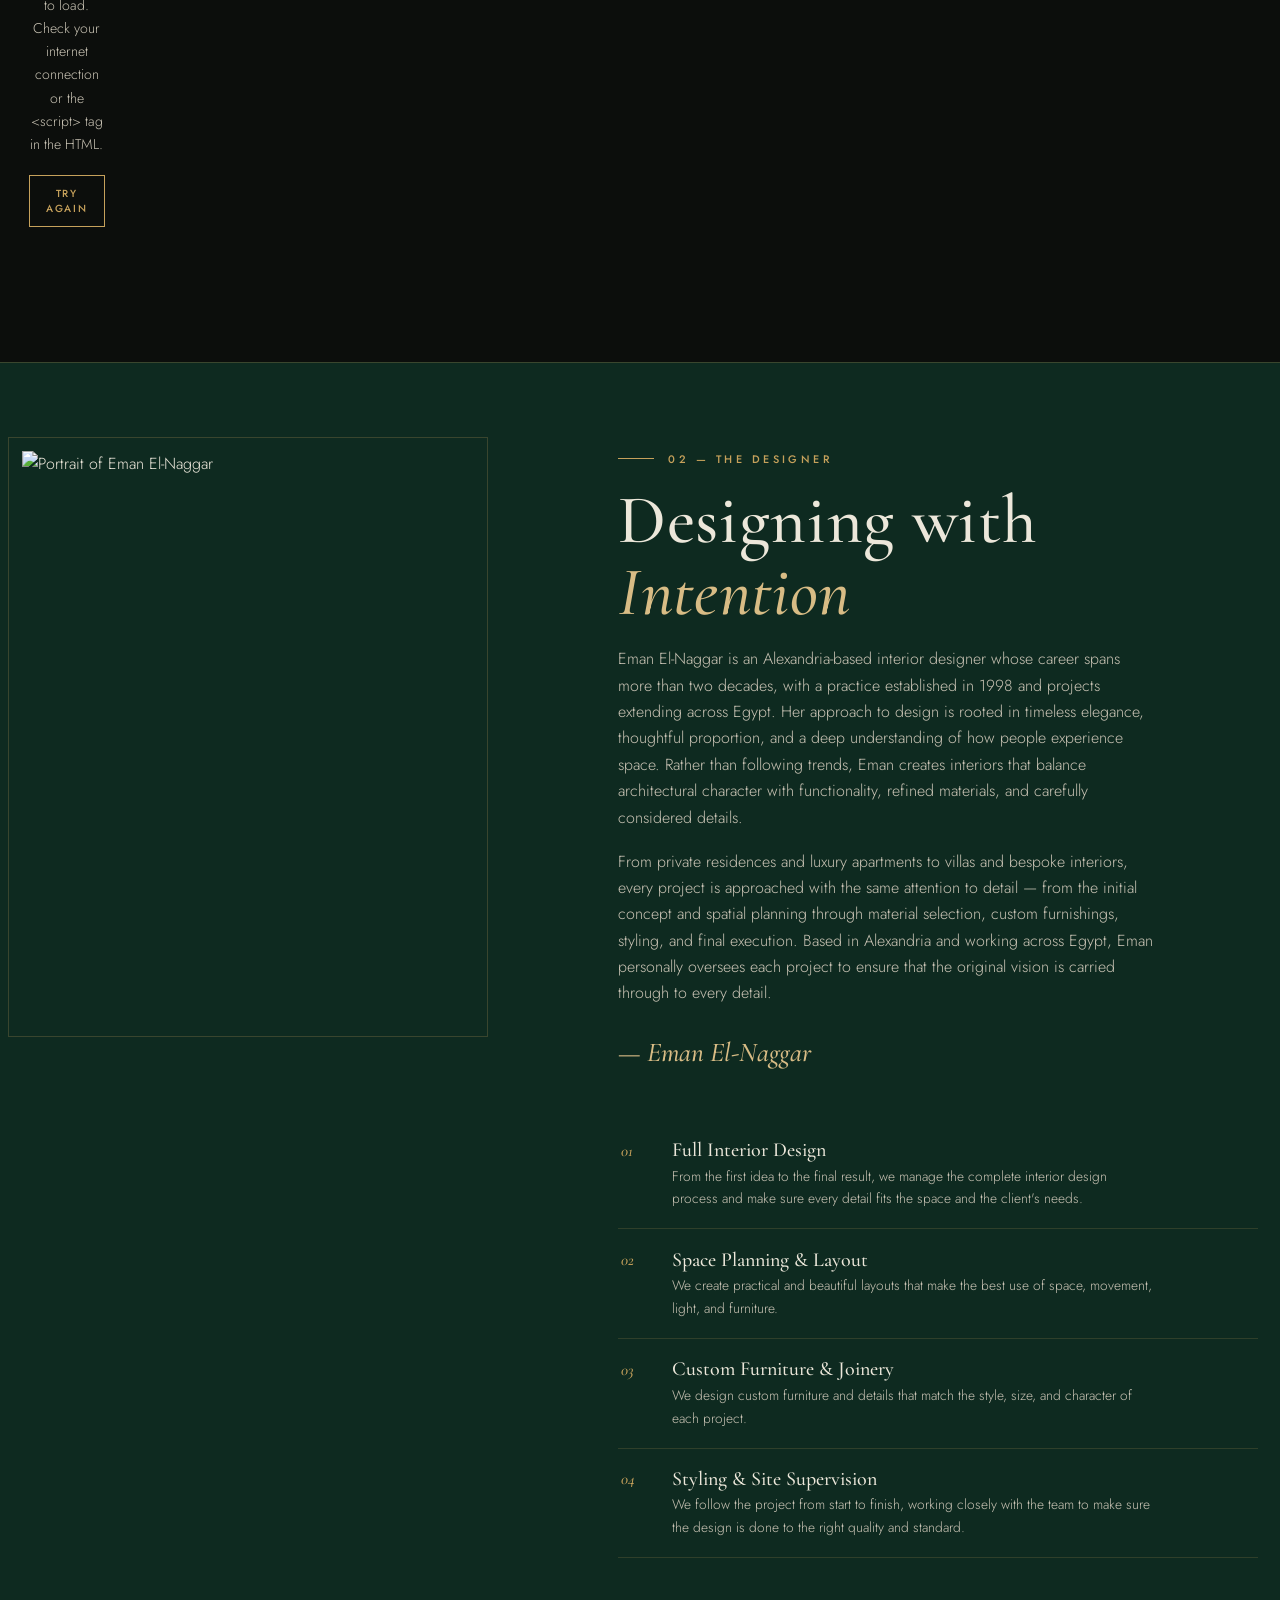
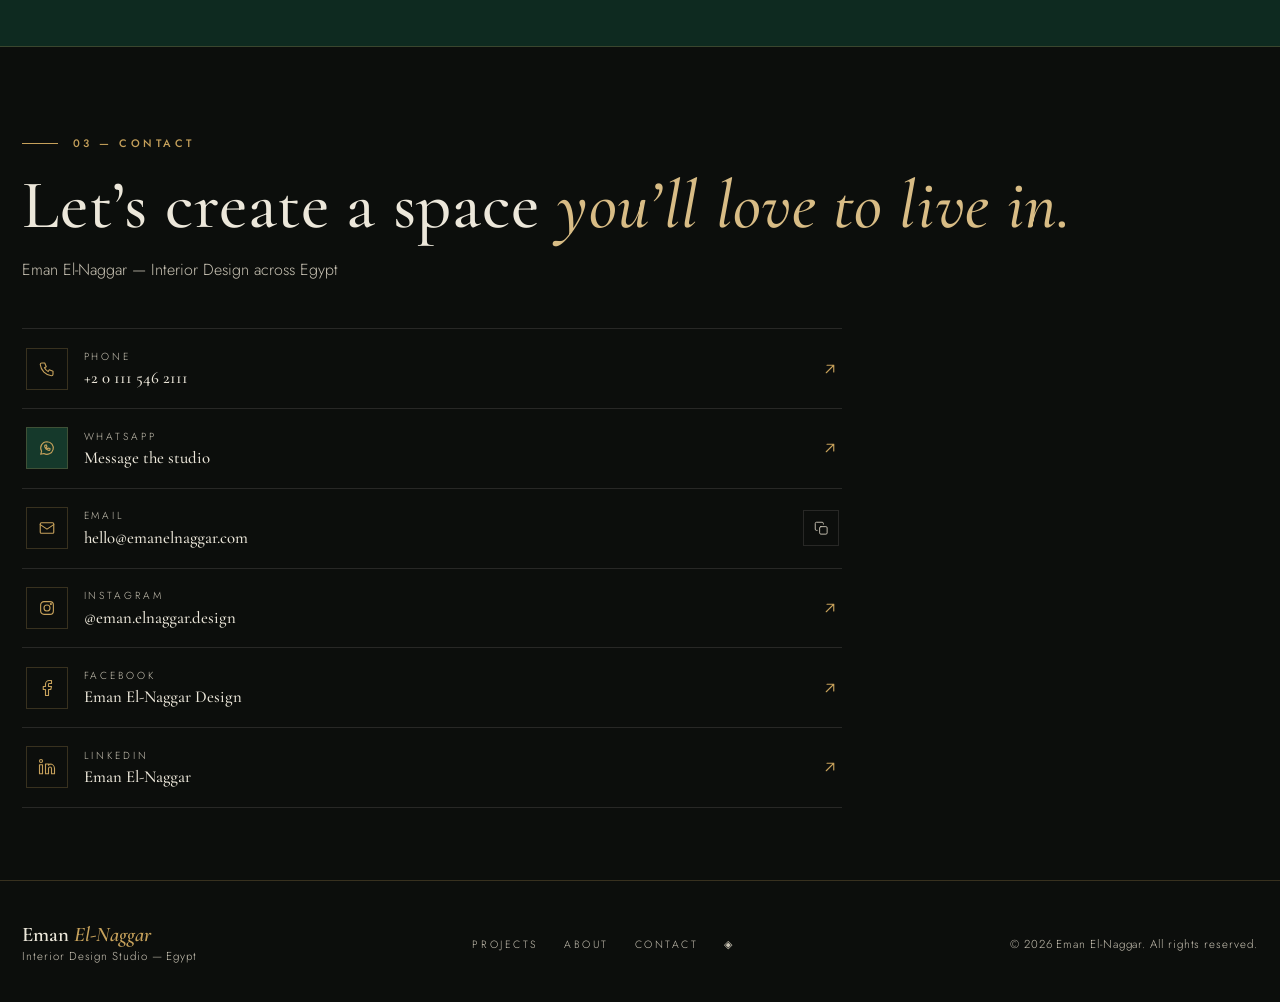
==== commit af709f09: "Add files via upload" ====
--- a/index.html
+++ b/index.html
@@ -34,6 +34,7 @@
   <symbol id="i-copy" viewBox="0 0 24 24"><rect x="9" y="9" width="12" height="12" rx="2"/><path d="M5 15H4a2 2 0 0 1-2-2V4a2 2 0 0 1 2-2h9a2 2 0 0 1 2 2v1"/></symbol>
   <symbol id="i-check" viewBox="0 0 24 24"><path d="M4.5 12.5l5 5L19.5 7"/></symbol>
   <symbol id="i-lock" viewBox="0 0 24 24"><rect x="5" y="11" width="14" height="9.5" rx="1.5"/><path d="M8 11V7.5a4 4 0 0 1 8 0V11M12 15v2.5"/></symbol>
+  <symbol id="i-down" viewBox="0 0 24 24"><path d="M12 4v11M7 10.5l5 5 5-5M4 20h16"/></symbol>
 </svg>
 
 <!-- Header -->
@@ -119,6 +120,11 @@
         <p class="sec-note">
   Every project is carefully designed around the space, the light, and the people who experience it. Explore each project and discover the details within every room.
 </p>
+      <div class="pdf-cta">
+        <button class="btn btn--sm" id="btnPdf">
+          <svg class="ic"><use href="#i-down"/></svg>Download Portfolio (PDF)
+        </button>
+      </div>
       </header>
       <div class="works" id="worksGrid"></div>
     </div>
--- a/style.css
+++ b/style.css
@@ -368,4 +368,17 @@
 .modal.open .modal-box{transform:none}
 .modal-box h3{font:500 1.5rem var(--serif)}
 .modal-box p{color:var(--body);margin:.6rem 0 1.5rem;font-size:.92rem}
-.modal-actions{display:flex;gap:.8rem;justify-content:flex-end}+.modal-actions{display:flex;gap:.8rem;justify-content:flex-end}
+/* =========================================================
+   PDF download (public) & Hidden Projects (admin)
+   ========================================================= */
+.pdf-cta{margin-top:1.8rem}
+.btn[disabled]{opacity:.55;pointer-events:none}
+
+.list-col{display:grid;gap:2rem;align-content:start;min-width:0}
+.count-badge{font:500 .56rem var(--sans);letter-spacing:.22em;color:var(--body);border:1px solid var(--line-soft);padding:.22rem .5rem;margin-left:.7rem;vertical-align:middle}
+.hidden-panel .field-hint{margin:1rem 0 .4rem}
+.hidden-panel .list-row{opacity:.9}
+.empty--sm{padding:1.4rem .2rem;text-align:left}
+.empty--sm em{font-size:1.05rem}
+.empty--sm p{font-size:.8rem}
